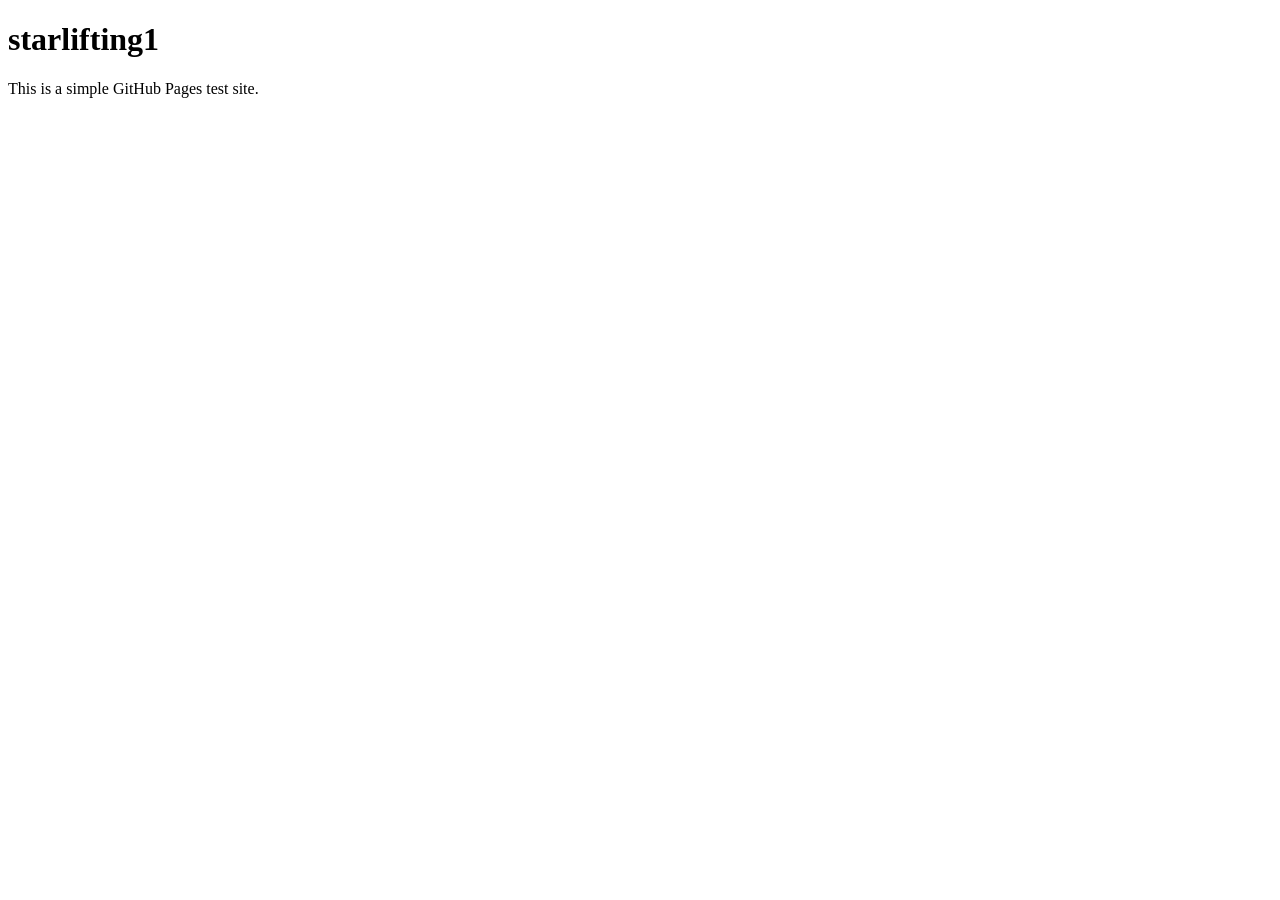
==== index.html @ 1842823c "Create index.html" ====
<!doctype html>
<html lang="en">
<head>
  <meta charset="utf-8">
  <meta name="viewport" content="width=device-width, initial-scale=1">
  <title>starlifting1</title>
</head>
<body>
  <h1>starlifting1</h1>
  <p>This is a simple GitHub Pages test site.</p>
</body>
</html>
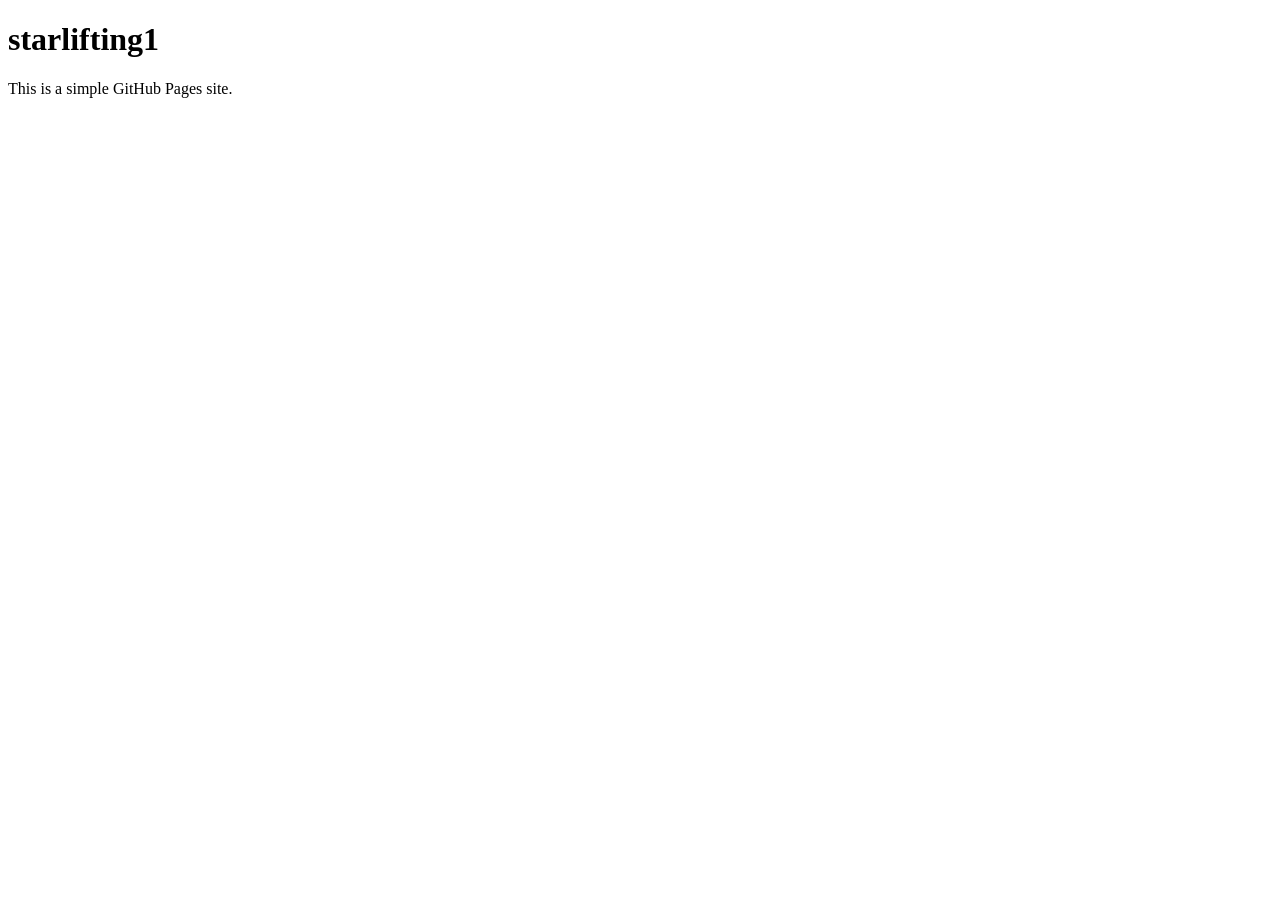
==== commit 6037accb: "Update paragraph text in index.html" ====
--- a/index.html
+++ b/index.html
@@ -7,6 +7,6 @@
 </head>
 <body>
   <h1>starlifting1</h1>
-  <p>This is a simple GitHub Pages test site.</p>
+  <p>This is a simple GitHub Pages site.</p>
 </body>
 </html>
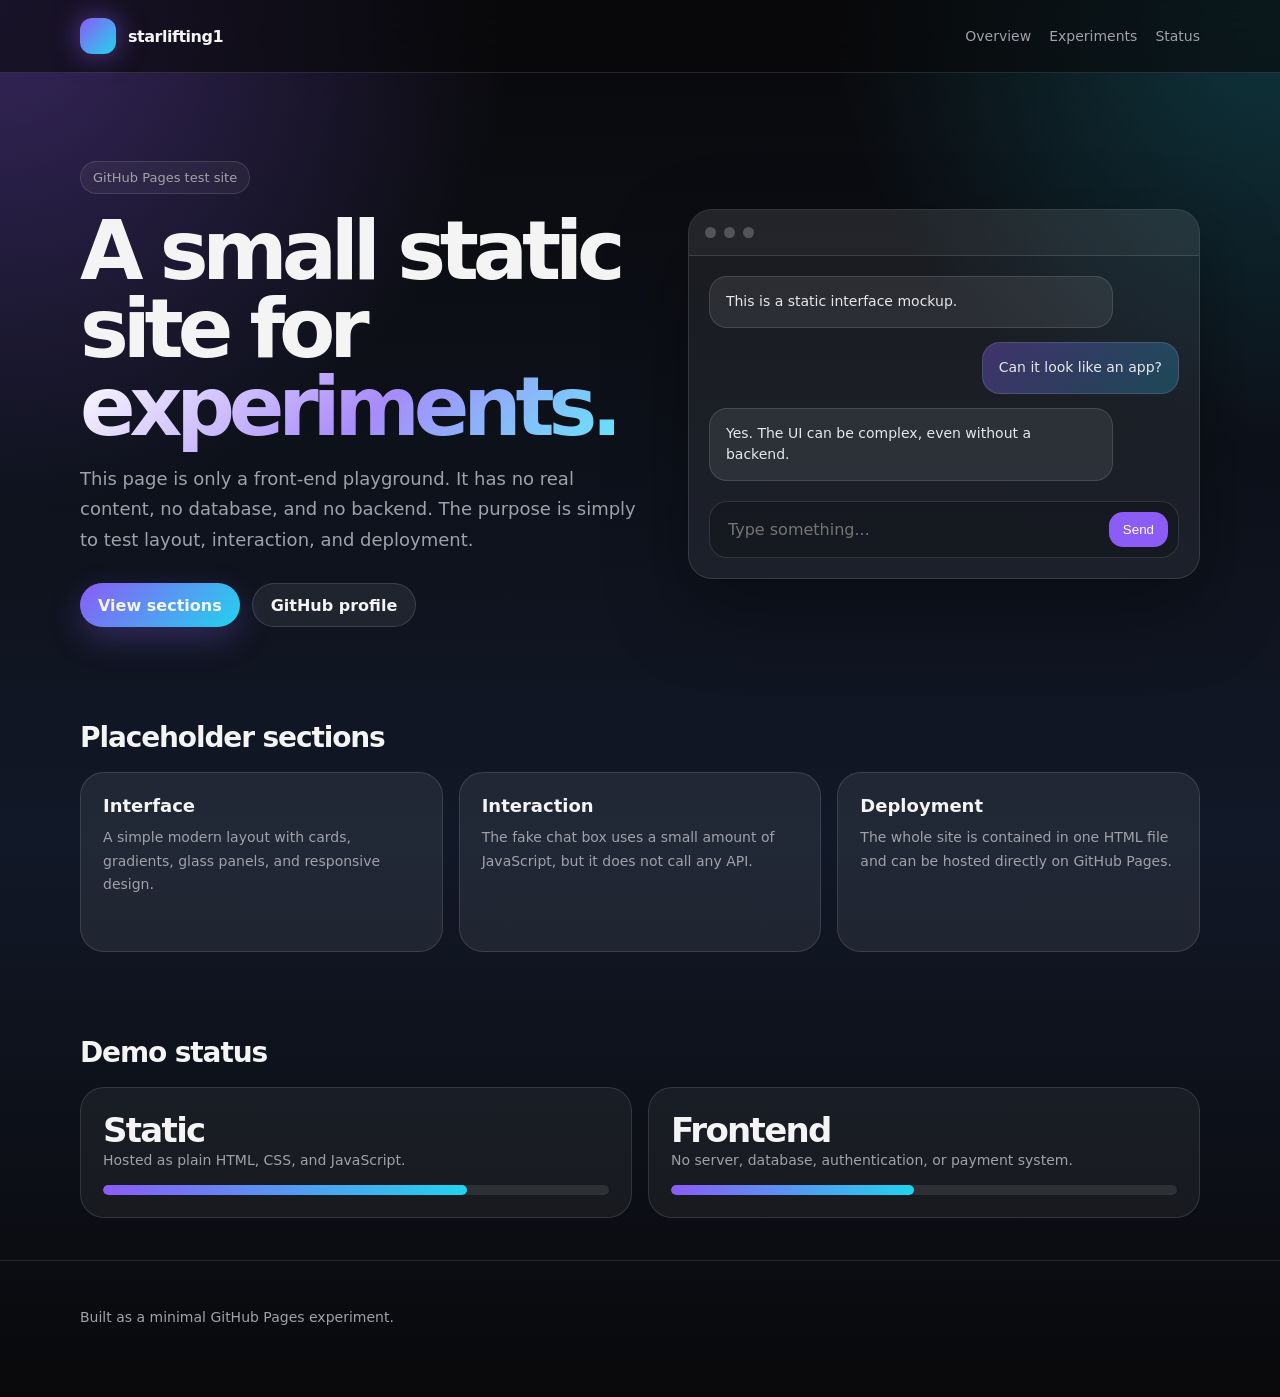
==== commit 6b6d81c5: "Update index.html" ====
--- a/index.html
+++ b/index.html
@@ -4,9 +4,484 @@
   <meta charset="utf-8">
   <meta name="viewport" content="width=device-width, initial-scale=1">
   <title>starlifting1</title>
+
+  <style>
+    :root {
+      --bg: #09090b;
+      --panel: rgba(255, 255, 255, 0.07);
+      --panel-strong: rgba(255, 255, 255, 0.12);
+      --text: #f4f4f5;
+      --muted: #a1a1aa;
+      --line: rgba(255, 255, 255, 0.12);
+      --accent: #8b5cf6;
+      --accent-2: #22d3ee;
+      --good: #34d399;
+      --warning: #fbbf24;
+      --radius: 24px;
+    }
+
+    * {
+      box-sizing: border-box;
+    }
+
+    html {
+      scroll-behavior: smooth;
+    }
+
+    body {
+      margin: 0;
+      min-height: 100vh;
+      font-family: Inter, ui-sans-serif, system-ui, -apple-system, BlinkMacSystemFont, "Segoe UI", sans-serif;
+      color: var(--text);
+      background:
+        radial-gradient(circle at top left, rgba(139, 92, 246, 0.35), transparent 32rem),
+        radial-gradient(circle at top right, rgba(34, 211, 238, 0.22), transparent 28rem),
+        linear-gradient(180deg, #09090b 0%, #111827 60%, #09090b 100%);
+    }
+
+    a {
+      color: inherit;
+      text-decoration: none;
+    }
+
+    .page {
+      width: min(1120px, calc(100% - 32px));
+      margin: 0 auto;
+    }
+
+    header {
+      position: sticky;
+      top: 0;
+      z-index: 10;
+      backdrop-filter: blur(18px);
+      background: rgba(9, 9, 11, 0.62);
+      border-bottom: 1px solid var(--line);
+    }
+
+    .nav {
+      height: 72px;
+      display: flex;
+      align-items: center;
+      justify-content: space-between;
+    }
+
+    .brand {
+      display: flex;
+      align-items: center;
+      gap: 12px;
+      font-weight: 700;
+      letter-spacing: -0.03em;
+    }
+
+    .logo {
+      width: 36px;
+      height: 36px;
+      border-radius: 12px;
+      background: linear-gradient(135deg, var(--accent), var(--accent-2));
+      box-shadow: 0 0 28px rgba(139, 92, 246, 0.55);
+    }
+
+    .nav-links {
+      display: flex;
+      align-items: center;
+      gap: 18px;
+      color: var(--muted);
+      font-size: 14px;
+    }
+
+    .nav-links a:hover {
+      color: var(--text);
+    }
+
+    .hero {
+      padding: 88px 0 52px;
+      display: grid;
+      grid-template-columns: 1.05fr 0.95fr;
+      gap: 42px;
+      align-items: center;
+    }
+
+    .badge {
+      width: fit-content;
+      padding: 8px 12px;
+      border: 1px solid var(--line);
+      border-radius: 999px;
+      color: var(--muted);
+      background: rgba(255, 255, 255, 0.05);
+      font-size: 13px;
+    }
+
+    h1 {
+      margin: 18px 0;
+      max-width: 720px;
+      font-size: clamp(44px, 7vw, 82px);
+      line-height: 0.95;
+      letter-spacing: -0.075em;
+    }
+
+    .gradient-text {
+      background: linear-gradient(135deg, #ffffff, #a78bfa 55%, #67e8f9);
+      -webkit-background-clip: text;
+      background-clip: text;
+      color: transparent;
+    }
+
+    .lead {
+      max-width: 620px;
+      color: var(--muted);
+      font-size: 18px;
+      line-height: 1.7;
+    }
+
+    .actions {
+      display: flex;
+      flex-wrap: wrap;
+      gap: 12px;
+      margin-top: 28px;
+    }
+
+    .button {
+      display: inline-flex;
+      align-items: center;
+      justify-content: center;
+      min-height: 44px;
+      padding: 0 18px;
+      border-radius: 999px;
+      border: 1px solid var(--line);
+      background: var(--panel);
+      color: var(--text);
+      font-weight: 650;
+      cursor: pointer;
+      transition: 0.2s ease;
+    }
+
+    .button.primary {
+      border: 0;
+      background: linear-gradient(135deg, var(--accent), var(--accent-2));
+      box-shadow: 0 12px 32px rgba(139, 92, 246, 0.28);
+    }
+
+    .button:hover {
+      transform: translateY(-2px);
+      background: var(--panel-strong);
+    }
+
+    .mockup {
+      border: 1px solid var(--line);
+      border-radius: var(--radius);
+      background: rgba(255, 255, 255, 0.06);
+      box-shadow: 0 30px 80px rgba(0, 0, 0, 0.35);
+      overflow: hidden;
+    }
+
+    .mockup-top {
+      display: flex;
+      align-items: center;
+      gap: 8px;
+      height: 46px;
+      padding: 0 16px;
+      border-bottom: 1px solid var(--line);
+      background: rgba(255, 255, 255, 0.04);
+    }
+
+    .dot {
+      width: 11px;
+      height: 11px;
+      border-radius: 50%;
+      background: rgba(255, 255, 255, 0.22);
+    }
+
+    .mockup-body {
+      padding: 20px;
+    }
+
+    .chat {
+      display: grid;
+      gap: 14px;
+    }
+
+    .message {
+      max-width: 86%;
+      padding: 14px 16px;
+      border-radius: 18px;
+      color: #e5e7eb;
+      background: rgba(255, 255, 255, 0.08);
+      border: 1px solid var(--line);
+      font-size: 14px;
+      line-height: 1.55;
+    }
+
+    .message.user {
+      justify-self: end;
+      background: linear-gradient(135deg, rgba(139, 92, 246, 0.35), rgba(34, 211, 238, 0.22));
+    }
+
+    .input-row {
+      margin-top: 20px;
+      display: flex;
+      gap: 10px;
+      padding: 10px;
+      border: 1px solid var(--line);
+      border-radius: 18px;
+      background: rgba(0, 0, 0, 0.22);
+    }
+
+    .input-row input {
+      width: 100%;
+      border: 0;
+      outline: 0;
+      background: transparent;
+      color: var(--text);
+      font: inherit;
+      padding: 8px;
+    }
+
+    .input-row button {
+      border: 0;
+      border-radius: 14px;
+      padding: 0 14px;
+      color: white;
+      background: var(--accent);
+      cursor: pointer;
+    }
+
+    section {
+      padding: 42px 0;
+    }
+
+    .section-title {
+      margin: 0 0 18px;
+      font-size: 28px;
+      letter-spacing: -0.04em;
+    }
+
+    .grid {
+      display: grid;
+      grid-template-columns: repeat(3, 1fr);
+      gap: 16px;
+    }
+
+    .card {
+      min-height: 180px;
+      padding: 22px;
+      border: 1px solid var(--line);
+      border-radius: var(--radius);
+      background: var(--panel);
+      transition: 0.2s ease;
+    }
+
+    .card:hover {
+      transform: translateY(-4px);
+      background: var(--panel-strong);
+    }
+
+    .card h3 {
+      margin: 0 0 10px;
+      font-size: 18px;
+    }
+
+    .card p {
+      margin: 0;
+      color: var(--muted);
+      line-height: 1.65;
+      font-size: 14px;
+    }
+
+    .status {
+      display: grid;
+      grid-template-columns: 1fr 1fr;
+      gap: 16px;
+      margin-top: 16px;
+    }
+
+    .metric {
+      padding: 22px;
+      border: 1px solid var(--line);
+      border-radius: var(--radius);
+      background: rgba(255, 255, 255, 0.05);
+    }
+
+    .metric strong {
+      display: block;
+      font-size: 34px;
+      letter-spacing: -0.05em;
+    }
+
+    .metric span {
+      color: var(--muted);
+      font-size: 14px;
+    }
+
+    .bar {
+      height: 10px;
+      margin-top: 16px;
+      overflow: hidden;
+      border-radius: 999px;
+      background: rgba(255, 255, 255, 0.09);
+    }
+
+    .bar div {
+      height: 100%;
+      width: 72%;
+      border-radius: inherit;
+      background: linear-gradient(90deg, var(--accent), var(--accent-2));
+    }
+
+    footer {
+      padding: 48px 0 72px;
+      color: var(--muted);
+      border-top: 1px solid var(--line);
+      font-size: 14px;
+    }
+
+    @media (max-width: 820px) {
+      .hero {
+        grid-template-columns: 1fr;
+        padding-top: 56px;
+      }
+
+      .grid,
+      .status {
+        grid-template-columns: 1fr;
+      }
+
+      .nav-links {
+        display: none;
+      }
+    }
+  </style>
 </head>
+
 <body>
-  <h1>starlifting1</h1>
-  <p>This is a simple GitHub Pages site.</p>
+  <header>
+    <div class="page nav">
+      <a class="brand" href="#">
+        <span class="logo"></span>
+        <span>starlifting1</span>
+      </a>
+
+      <nav class="nav-links">
+        <a href="#overview">Overview</a>
+        <a href="#experiments">Experiments</a>
+        <a href="#status">Status</a>
+      </nav>
+    </div>
+  </header>
+
+  <main class="page">
+    <section class="hero" id="overview">
+      <div>
+        <div class="badge">GitHub Pages test site</div>
+        <h1>A small static site for <span class="gradient-text">experiments.</span></h1>
+        <p class="lead">
+          This page is only a front-end playground. It has no real content, no database,
+          and no backend. The purpose is simply to test layout, interaction, and deployment.
+        </p>
+
+        <div class="actions">
+          <a class="button primary" href="#experiments">View sections</a>
+          <a class="button" href="https://github.com/starlifting1">GitHub profile</a>
+        </div>
+      </div>
+
+      <div class="mockup">
+        <div class="mockup-top">
+          <span class="dot"></span>
+          <span class="dot"></span>
+          <span class="dot"></span>
+        </div>
+
+        <div class="mockup-body">
+          <div class="chat" id="chat">
+            <div class="message">This is a static interface mockup.</div>
+            <div class="message user">Can it look like an app?</div>
+            <div class="message">Yes. The UI can be complex, even without a backend.</div>
+          </div>
+
+          <div class="input-row">
+            <input id="fakeInput" placeholder="Type something..." />
+            <button id="fakeSend">Send</button>
+          </div>
+        </div>
+      </div>
+    </section>
+
+    <section id="experiments">
+      <h2 class="section-title">Placeholder sections</h2>
+
+      <div class="grid">
+        <article class="card">
+          <h3>Interface</h3>
+          <p>A simple modern layout with cards, gradients, glass panels, and responsive design.</p>
+        </article>
+
+        <article class="card">
+          <h3>Interaction</h3>
+          <p>The fake chat box uses a small amount of JavaScript, but it does not call any API.</p>
+        </article>
+
+        <article class="card">
+          <h3>Deployment</h3>
+          <p>The whole site is contained in one HTML file and can be hosted directly on GitHub Pages.</p>
+        </article>
+      </div>
+    </section>
+
+    <section id="status">
+      <h2 class="section-title">Demo status</h2>
+
+      <div class="status">
+        <div class="metric">
+          <strong>Static</strong>
+          <span>Hosted as plain HTML, CSS, and JavaScript.</span>
+          <div class="bar"><div></div></div>
+        </div>
+
+        <div class="metric">
+          <strong>Frontend</strong>
+          <span>No server, database, authentication, or payment system.</span>
+          <div class="bar"><div style="width: 48%;"></div></div>
+        </div>
+      </div>
+    </section>
+  </main>
+
+  <footer>
+    <div class="page">
+      Built as a minimal GitHub Pages experiment.
+    </div>
+  </footer>
+
+  <script>
+    const input = document.querySelector("#fakeInput");
+    const button = document.querySelector("#fakeSend");
+    const chat = document.querySelector("#chat");
+
+    function addMessage() {
+      const text = input.value.trim();
+      if (!text) return;
+
+      const userMessage = document.createElement("div");
+      userMessage.className = "message user";
+      userMessage.textContent = text;
+      chat.appendChild(userMessage);
+
+      const reply = document.createElement("div");
+      reply.className = "message";
+      reply.textContent = "This is only a local UI demo. No API request was sent.";
+      chat.appendChild(reply);
+
+      input.value = "";
+      chat.scrollIntoView({ behavior: "smooth", block: "nearest" });
+    }
+
+    button.addEventListener("click", addMessage);
+
+    input.addEventListener("keydown", function (event) {
+      if (event.key === "Enter") {
+        addMessage();
+      }
+    });
+  </script>
 </body>
 </html>
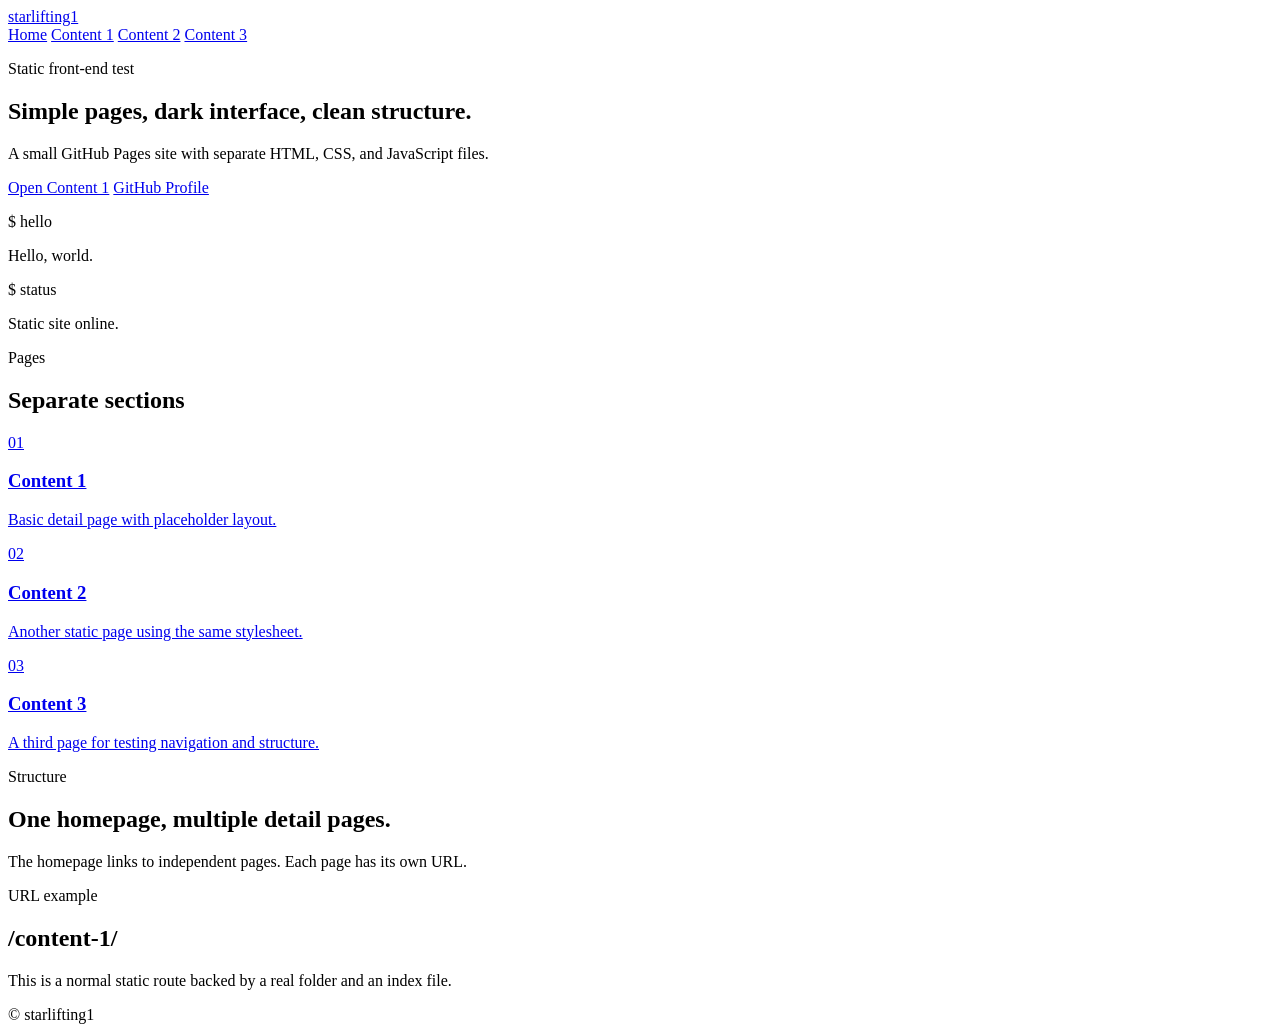
==== commit d8cb485b: "Update index.html" ====
--- a/index.html
+++ b/index.html
@@ -4,484 +4,109 @@
   <meta charset="utf-8">
   <meta name="viewport" content="width=device-width, initial-scale=1">
   <title>starlifting1</title>
-
-  <style>
-    :root {
-      --bg: #09090b;
-      --panel: rgba(255, 255, 255, 0.07);
-      --panel-strong: rgba(255, 255, 255, 0.12);
-      --text: #f4f4f5;
-      --muted: #a1a1aa;
-      --line: rgba(255, 255, 255, 0.12);
-      --accent: #8b5cf6;
-      --accent-2: #22d3ee;
-      --good: #34d399;
-      --warning: #fbbf24;
-      --radius: 24px;
-    }
-
-    * {
-      box-sizing: border-box;
-    }
-
-    html {
-      scroll-behavior: smooth;
-    }
-
-    body {
-      margin: 0;
-      min-height: 100vh;
-      font-family: Inter, ui-sans-serif, system-ui, -apple-system, BlinkMacSystemFont, "Segoe UI", sans-serif;
-      color: var(--text);
-      background:
-        radial-gradient(circle at top left, rgba(139, 92, 246, 0.35), transparent 32rem),
-        radial-gradient(circle at top right, rgba(34, 211, 238, 0.22), transparent 28rem),
-        linear-gradient(180deg, #09090b 0%, #111827 60%, #09090b 100%);
-    }
-
-    a {
-      color: inherit;
-      text-decoration: none;
-    }
-
-    .page {
-      width: min(1120px, calc(100% - 32px));
-      margin: 0 auto;
-    }
-
-    header {
-      position: sticky;
-      top: 0;
-      z-index: 10;
-      backdrop-filter: blur(18px);
-      background: rgba(9, 9, 11, 0.62);
-      border-bottom: 1px solid var(--line);
-    }
-
-    .nav {
-      height: 72px;
-      display: flex;
-      align-items: center;
-      justify-content: space-between;
-    }
-
-    .brand {
-      display: flex;
-      align-items: center;
-      gap: 12px;
-      font-weight: 700;
-      letter-spacing: -0.03em;
-    }
-
-    .logo {
-      width: 36px;
-      height: 36px;
-      border-radius: 12px;
-      background: linear-gradient(135deg, var(--accent), var(--accent-2));
-      box-shadow: 0 0 28px rgba(139, 92, 246, 0.55);
-    }
-
-    .nav-links {
-      display: flex;
-      align-items: center;
-      gap: 18px;
-      color: var(--muted);
-      font-size: 14px;
-    }
-
-    .nav-links a:hover {
-      color: var(--text);
-    }
-
-    .hero {
-      padding: 88px 0 52px;
-      display: grid;
-      grid-template-columns: 1.05fr 0.95fr;
-      gap: 42px;
-      align-items: center;
-    }
-
-    .badge {
-      width: fit-content;
-      padding: 8px 12px;
-      border: 1px solid var(--line);
-      border-radius: 999px;
-      color: var(--muted);
-      background: rgba(255, 255, 255, 0.05);
-      font-size: 13px;
-    }
-
-    h1 {
-      margin: 18px 0;
-      max-width: 720px;
-      font-size: clamp(44px, 7vw, 82px);
-      line-height: 0.95;
-      letter-spacing: -0.075em;
-    }
-
-    .gradient-text {
-      background: linear-gradient(135deg, #ffffff, #a78bfa 55%, #67e8f9);
-      -webkit-background-clip: text;
-      background-clip: text;
-      color: transparent;
-    }
-
-    .lead {
-      max-width: 620px;
-      color: var(--muted);
-      font-size: 18px;
-      line-height: 1.7;
-    }
-
-    .actions {
-      display: flex;
-      flex-wrap: wrap;
-      gap: 12px;
-      margin-top: 28px;
-    }
-
-    .button {
-      display: inline-flex;
-      align-items: center;
-      justify-content: center;
-      min-height: 44px;
-      padding: 0 18px;
-      border-radius: 999px;
-      border: 1px solid var(--line);
-      background: var(--panel);
-      color: var(--text);
-      font-weight: 650;
-      cursor: pointer;
-      transition: 0.2s ease;
-    }
-
-    .button.primary {
-      border: 0;
-      background: linear-gradient(135deg, var(--accent), var(--accent-2));
-      box-shadow: 0 12px 32px rgba(139, 92, 246, 0.28);
-    }
-
-    .button:hover {
-      transform: translateY(-2px);
-      background: var(--panel-strong);
-    }
-
-    .mockup {
-      border: 1px solid var(--line);
-      border-radius: var(--radius);
-      background: rgba(255, 255, 255, 0.06);
-      box-shadow: 0 30px 80px rgba(0, 0, 0, 0.35);
-      overflow: hidden;
-    }
-
-    .mockup-top {
-      display: flex;
-      align-items: center;
-      gap: 8px;
-      height: 46px;
-      padding: 0 16px;
-      border-bottom: 1px solid var(--line);
-      background: rgba(255, 255, 255, 0.04);
-    }
-
-    .dot {
-      width: 11px;
-      height: 11px;
-      border-radius: 50%;
-      background: rgba(255, 255, 255, 0.22);
-    }
-
-    .mockup-body {
-      padding: 20px;
-    }
-
-    .chat {
-      display: grid;
-      gap: 14px;
-    }
-
-    .message {
-      max-width: 86%;
-      padding: 14px 16px;
-      border-radius: 18px;
-      color: #e5e7eb;
-      background: rgba(255, 255, 255, 0.08);
-      border: 1px solid var(--line);
-      font-size: 14px;
-      line-height: 1.55;
-    }
-
-    .message.user {
-      justify-self: end;
-      background: linear-gradient(135deg, rgba(139, 92, 246, 0.35), rgba(34, 211, 238, 0.22));
-    }
-
-    .input-row {
-      margin-top: 20px;
-      display: flex;
-      gap: 10px;
-      padding: 10px;
-      border: 1px solid var(--line);
-      border-radius: 18px;
-      background: rgba(0, 0, 0, 0.22);
-    }
-
-    .input-row input {
-      width: 100%;
-      border: 0;
-      outline: 0;
-      background: transparent;
-      color: var(--text);
-      font: inherit;
-      padding: 8px;
-    }
-
-    .input-row button {
-      border: 0;
-      border-radius: 14px;
-      padding: 0 14px;
-      color: white;
-      background: var(--accent);
-      cursor: pointer;
-    }
-
-    section {
-      padding: 42px 0;
-    }
-
-    .section-title {
-      margin: 0 0 18px;
-      font-size: 28px;
-      letter-spacing: -0.04em;
-    }
-
-    .grid {
-      display: grid;
-      grid-template-columns: repeat(3, 1fr);
-      gap: 16px;
-    }
-
-    .card {
-      min-height: 180px;
-      padding: 22px;
-      border: 1px solid var(--line);
-      border-radius: var(--radius);
-      background: var(--panel);
-      transition: 0.2s ease;
-    }
-
-    .card:hover {
-      transform: translateY(-4px);
-      background: var(--panel-strong);
-    }
-
-    .card h3 {
-      margin: 0 0 10px;
-      font-size: 18px;
-    }
-
-    .card p {
-      margin: 0;
-      color: var(--muted);
-      line-height: 1.65;
-      font-size: 14px;
-    }
-
-    .status {
-      display: grid;
-      grid-template-columns: 1fr 1fr;
-      gap: 16px;
-      margin-top: 16px;
-    }
-
-    .metric {
-      padding: 22px;
-      border: 1px solid var(--line);
-      border-radius: var(--radius);
-      background: rgba(255, 255, 255, 0.05);
-    }
-
-    .metric strong {
-      display: block;
-      font-size: 34px;
-      letter-spacing: -0.05em;
-    }
-
-    .metric span {
-      color: var(--muted);
-      font-size: 14px;
-    }
-
-    .bar {
-      height: 10px;
-      margin-top: 16px;
-      overflow: hidden;
-      border-radius: 999px;
-      background: rgba(255, 255, 255, 0.09);
-    }
-
-    .bar div {
-      height: 100%;
-      width: 72%;
-      border-radius: inherit;
-      background: linear-gradient(90deg, var(--accent), var(--accent-2));
-    }
-
-    footer {
-      padding: 48px 0 72px;
-      color: var(--muted);
-      border-top: 1px solid var(--line);
-      font-size: 14px;
-    }
-
-    @media (max-width: 820px) {
-      .hero {
-        grid-template-columns: 1fr;
-        padding-top: 56px;
-      }
-
-      .grid,
-      .status {
-        grid-template-columns: 1fr;
-      }
-
-      .nav-links {
-        display: none;
-      }
-    }
-  </style>
+  <link rel="stylesheet" href="style.css">
 </head>
 
 <body>
-  <header>
-    <div class="page nav">
-      <a class="brand" href="#">
-        <span class="logo"></span>
+  <header class="site-header">
+    <div class="container nav">
+      <a class="brand" href="/">
+        <span class="brand-mark"></span>
         <span>starlifting1</span>
       </a>
 
       <nav class="nav-links">
-        <a href="#overview">Overview</a>
-        <a href="#experiments">Experiments</a>
-        <a href="#status">Status</a>
+        <a href="/">Home</a>
+        <a href="/content-1/">Content 1</a>
+        <a href="/content-2/">Content 2</a>
+        <a href="/content-3/">Content 3</a>
       </nav>
     </div>
   </header>
 
-  <main class="page">
-    <section class="hero" id="overview">
-      <div>
-        <div class="badge">GitHub Pages test site</div>
-        <h1>A small static site for <span class="gradient-text">experiments.</span></h1>
+  <main class="container">
+    <section class="hero">
+      <div class="hero-copy">
+        <p class="eyebrow">Static front-end test</p>
+        <h1>Simple pages, dark interface, clean structure.</h1>
         <p class="lead">
-          This page is only a front-end playground. It has no real content, no database,
-          and no backend. The purpose is simply to test layout, interaction, and deployment.
+          A small GitHub Pages site with separate HTML, CSS, and JavaScript files.
         </p>
 
         <div class="actions">
-          <a class="button primary" href="#experiments">View sections</a>
-          <a class="button" href="https://github.com/starlifting1">GitHub profile</a>
+          <a class="button primary" href="/content-1/">Open Content 1</a>
+          <a class="button" href="https://github.com/starlifting1">GitHub Profile</a>
         </div>
       </div>
 
-      <div class="mockup">
-        <div class="mockup-top">
-          <span class="dot"></span>
-          <span class="dot"></span>
-          <span class="dot"></span>
+      <aside class="panel terminal-panel">
+        <div class="window-bar">
+          <span></span>
+          <span></span>
+          <span></span>
         </div>
 
-        <div class="mockup-body">
-          <div class="chat" id="chat">
-            <div class="message">This is a static interface mockup.</div>
-            <div class="message user">Can it look like an app?</div>
-            <div class="message">Yes. The UI can be complex, even without a backend.</div>
-          </div>
+        <div class="terminal">
+          <p><span class="muted">$</span> hello</p>
+          <p>Hello, world.</p>
+          <p><span class="muted">$</span> status</p>
+          <p>Static site online.</p>
+        </div>
+      </aside>
+    </section>
 
-          <div class="input-row">
-            <input id="fakeInput" placeholder="Type something..." />
-            <button id="fakeSend">Send</button>
-          </div>
-        </div>
+    <section class="section">
+      <div class="section-heading">
+        <p class="eyebrow">Pages</p>
+        <h2>Separate sections</h2>
+      </div>
+
+      <div class="card-grid">
+        <a class="card" href="/content-1/">
+          <span class="card-number">01</span>
+          <h3>Content 1</h3>
+          <p>Basic detail page with placeholder layout.</p>
+        </a>
+
+        <a class="card" href="/content-2/">
+          <span class="card-number">02</span>
+          <h3>Content 2</h3>
+          <p>Another static page using the same stylesheet.</p>
+        </a>
+
+        <a class="card" href="/content-3/">
+          <span class="card-number">03</span>
+          <h3>Content 3</h3>
+          <p>A third page for testing navigation and structure.</p>
+        </a>
       </div>
     </section>
 
-    <section id="experiments">
-      <h2 class="section-title">Placeholder sections</h2>
+    <section class="section split">
+      <div class="panel">
+        <p class="eyebrow">Structure</p>
+        <h2>One homepage, multiple detail pages.</h2>
+        <p>
+          The homepage links to independent pages. Each page has its own URL.
+        </p>
+      </div>
 
-      <div class="grid">
-        <article class="card">
-          <h3>Interface</h3>
-          <p>A simple modern layout with cards, gradients, glass panels, and responsive design.</p>
-        </article>
-
-        <article class="card">
-          <h3>Interaction</h3>
-          <p>The fake chat box uses a small amount of JavaScript, but it does not call any API.</p>
-        </article>
-
-        <article class="card">
-          <h3>Deployment</h3>
-          <p>The whole site is contained in one HTML file and can be hosted directly on GitHub Pages.</p>
-        </article>
-      </div>
-    </section>
-
-    <section id="status">
-      <h2 class="section-title">Demo status</h2>
-
-      <div class="status">
-        <div class="metric">
-          <strong>Static</strong>
-          <span>Hosted as plain HTML, CSS, and JavaScript.</span>
-          <div class="bar"><div></div></div>
-        </div>
-
-        <div class="metric">
-          <strong>Frontend</strong>
-          <span>No server, database, authentication, or payment system.</span>
-          <div class="bar"><div style="width: 48%;"></div></div>
-        </div>
+      <div class="panel">
+        <p class="eyebrow">URL example</p>
+        <h2>/content-1/</h2>
+        <p>
+          This is a normal static route backed by a real folder and an index file.
+        </p>
       </div>
     </section>
   </main>
 
-  <footer>
-    <div class="page">
-      Built as a minimal GitHub Pages experiment.
+  <footer class="site-footer">
+    <div class="container">
+      <span>© <span id="year"></span> starlifting1</span>
     </div>
   </footer>
 
-  <script>
-    const input = document.querySelector("#fakeInput");
-    const button = document.querySelector("#fakeSend");
-    const chat = document.querySelector("#chat");
-
-    function addMessage() {
-      const text = input.value.trim();
-      if (!text) return;
-
-      const userMessage = document.createElement("div");
-      userMessage.className = "message user";
-      userMessage.textContent = text;
-      chat.appendChild(userMessage);
-
-      const reply = document.createElement("div");
-      reply.className = "message";
-      reply.textContent = "This is only a local UI demo. No API request was sent.";
-      chat.appendChild(reply);
-
-      input.value = "";
-      chat.scrollIntoView({ behavior: "smooth", block: "nearest" });
-    }
-
-    button.addEventListener("click", addMessage);
-
-    input.addEventListener("keydown", function (event) {
-      if (event.key === "Enter") {
-        addMessage();
-      }
-    });
-  </script>
+  <script src="main.js"></script>
 </body>
 </html>
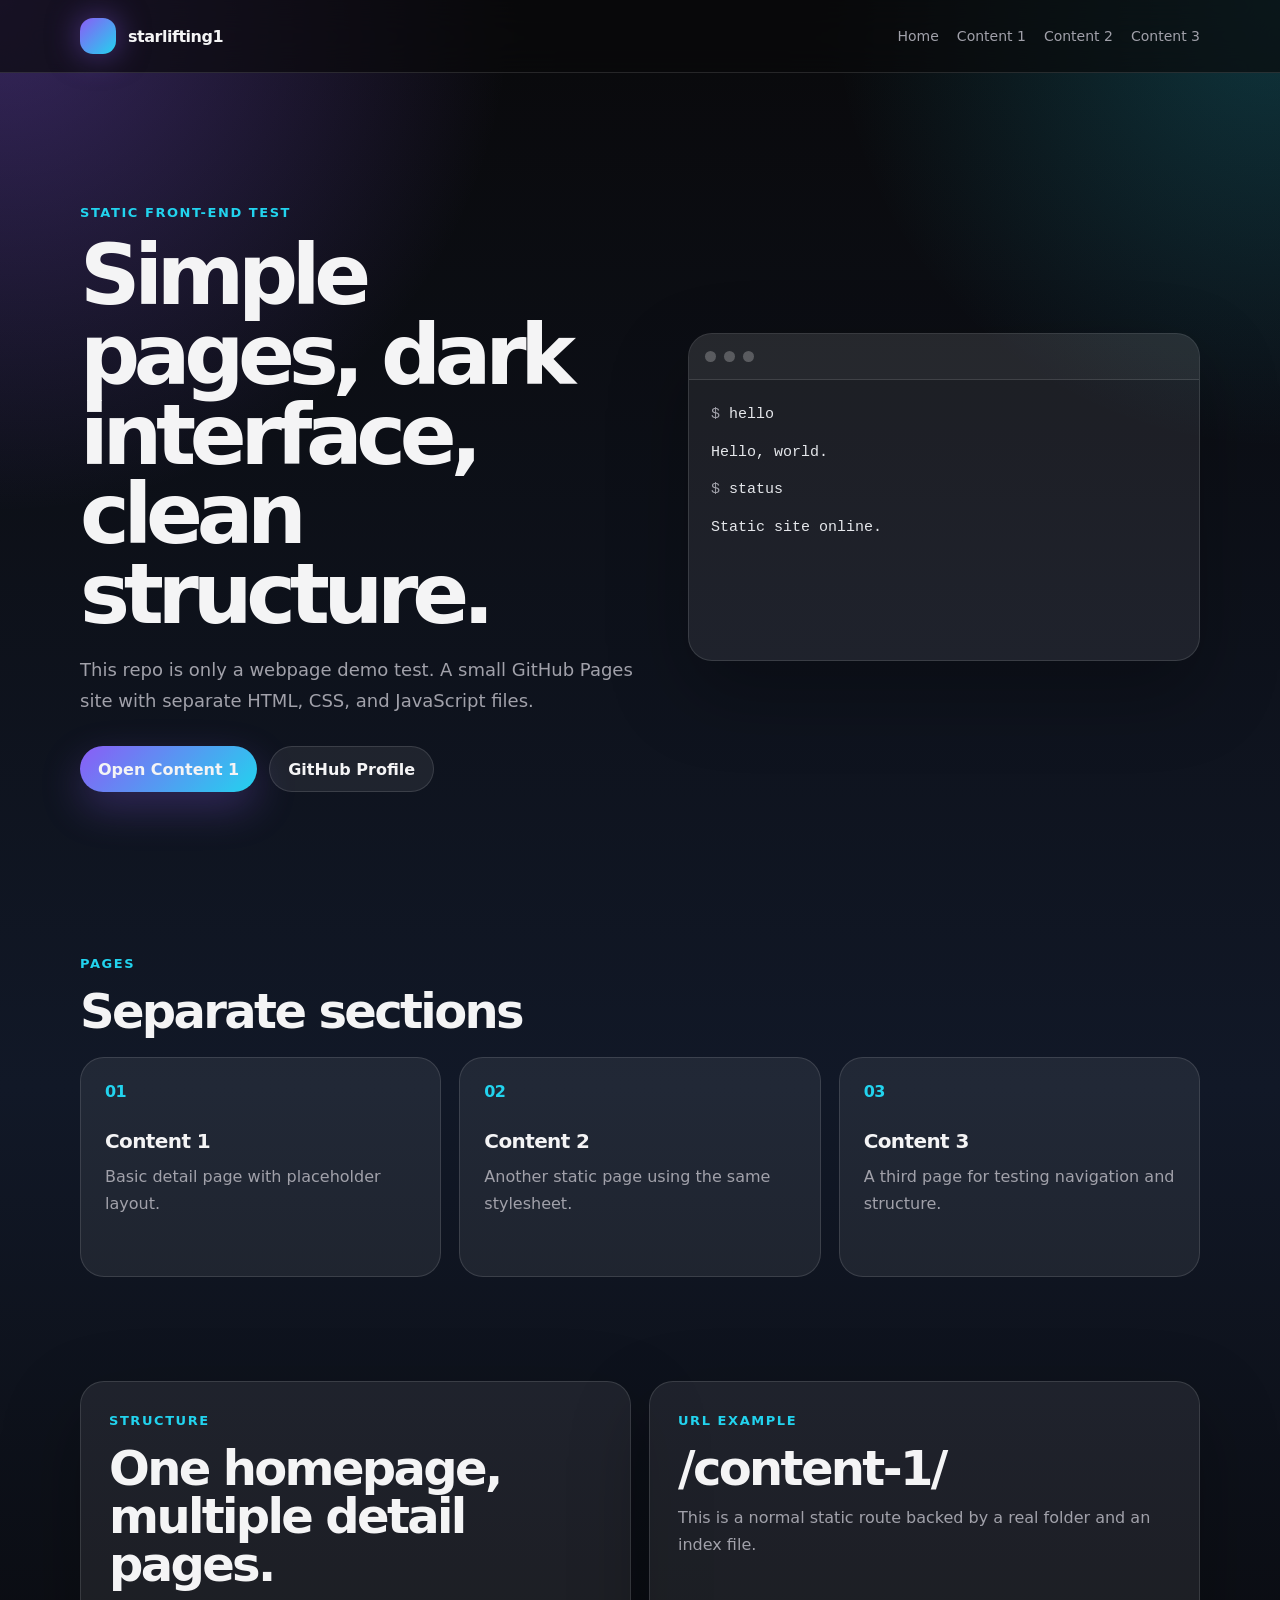
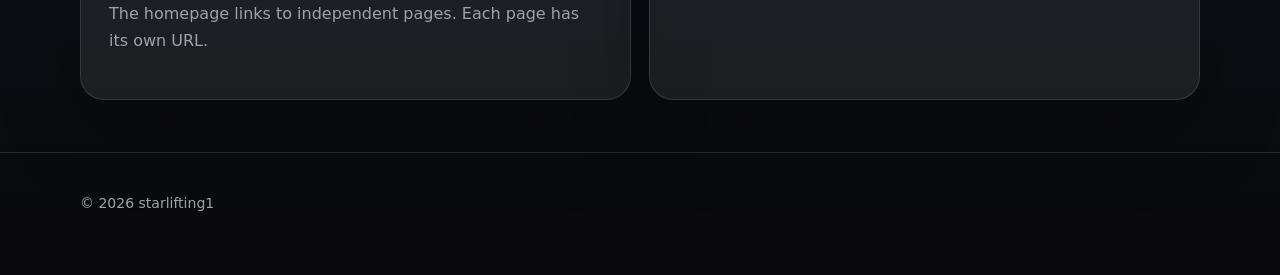
==== commit 0f598711: "Update index.html" ====
--- a/index.html
+++ b/index.html
@@ -30,6 +30,8 @@
         <p class="eyebrow">Static front-end test</p>
         <h1>Simple pages, dark interface, clean structure.</h1>
         <p class="lead">
+          This repo is only a webpage demo test.
+          
           A small GitHub Pages site with separate HTML, CSS, and JavaScript files.
         </p>
 
--- a/style.css
+++ b/style.css
@@ -0,0 +1,342 @@
+:root {
+  --bg: #09090b;
+  --bg-soft: #111827;
+  --panel: rgba(255, 255, 255, 0.07);
+  --panel-strong: rgba(255, 255, 255, 0.12);
+  --line: rgba(255, 255, 255, 0.12);
+  --text: #f4f4f5;
+  --muted: #a1a1aa;
+  --accent: #8b5cf6;
+  --accent-2: #22d3ee;
+  --radius: 24px;
+}
+
+* {
+  box-sizing: border-box;
+}
+
+html {
+  scroll-behavior: smooth;
+}
+
+body {
+  margin: 0;
+  min-height: 100vh;
+  font-family: Inter, ui-sans-serif, system-ui, -apple-system, BlinkMacSystemFont, "Segoe UI", sans-serif;
+  color: var(--text);
+  background:
+    radial-gradient(circle at top left, rgba(139, 92, 246, 0.35), transparent 32rem),
+    radial-gradient(circle at top right, rgba(34, 211, 238, 0.22), transparent 28rem),
+    linear-gradient(180deg, var(--bg) 0%, var(--bg-soft) 58%, var(--bg) 100%);
+}
+
+a {
+  color: inherit;
+  text-decoration: none;
+}
+
+.container {
+  width: min(1120px, calc(100% - 32px));
+  margin: 0 auto;
+}
+
+.site-header {
+  position: sticky;
+  top: 0;
+  z-index: 20;
+  border-bottom: 1px solid var(--line);
+  background: rgba(9, 9, 11, 0.68);
+  backdrop-filter: blur(18px);
+}
+
+.nav {
+  height: 72px;
+  display: flex;
+  align-items: center;
+  justify-content: space-between;
+}
+
+.brand {
+  display: inline-flex;
+  align-items: center;
+  gap: 12px;
+  font-weight: 750;
+  letter-spacing: -0.03em;
+}
+
+.brand-mark {
+  width: 36px;
+  height: 36px;
+  border-radius: 13px;
+  background: linear-gradient(135deg, var(--accent), var(--accent-2));
+  box-shadow: 0 0 32px rgba(139, 92, 246, 0.5);
+}
+
+.nav-links {
+  display: flex;
+  align-items: center;
+  gap: 18px;
+  color: var(--muted);
+  font-size: 14px;
+}
+
+.nav-links a:hover,
+.nav-links a.active {
+  color: var(--text);
+}
+
+.hero {
+  min-height: calc(100vh - 72px);
+  padding: 76px 0 56px;
+  display: grid;
+  grid-template-columns: 1.05fr 0.95fr;
+  gap: 42px;
+  align-items: center;
+}
+
+.eyebrow {
+  margin: 0 0 12px;
+  color: var(--accent-2);
+  font-size: 13px;
+  font-weight: 700;
+  letter-spacing: 0.12em;
+  text-transform: uppercase;
+}
+
+h1,
+h2,
+h3,
+p {
+  margin-top: 0;
+}
+
+h1 {
+  max-width: 760px;
+  margin-bottom: 20px;
+  font-size: clamp(44px, 7vw, 84px);
+  line-height: 0.95;
+  letter-spacing: -0.075em;
+}
+
+h2 {
+  margin-bottom: 12px;
+  font-size: clamp(30px, 4vw, 48px);
+  line-height: 1;
+  letter-spacing: -0.055em;
+}
+
+h3 {
+  margin-bottom: 10px;
+  font-size: 20px;
+  letter-spacing: -0.03em;
+}
+
+.lead {
+  max-width: 620px;
+  color: var(--muted);
+  font-size: 18px;
+  line-height: 1.7;
+}
+
+p {
+  color: var(--muted);
+  line-height: 1.7;
+}
+
+.actions {
+  display: flex;
+  flex-wrap: wrap;
+  gap: 12px;
+  margin-top: 30px;
+}
+
+.button {
+  display: inline-flex;
+  align-items: center;
+  justify-content: center;
+  min-height: 46px;
+  padding: 0 18px;
+  border: 1px solid var(--line);
+  border-radius: 999px;
+  background: var(--panel);
+  color: var(--text);
+  font-weight: 700;
+  transition: 0.2s ease;
+}
+
+.button.primary {
+  border: 0;
+  background: linear-gradient(135deg, var(--accent), var(--accent-2));
+  box-shadow: 0 16px 40px rgba(139, 92, 246, 0.28);
+}
+
+.button:hover,
+.card:hover {
+  transform: translateY(-3px);
+  background: var(--panel-strong);
+}
+
+.panel {
+  border: 1px solid var(--line);
+  border-radius: var(--radius);
+  background: var(--panel);
+  box-shadow: 0 30px 80px rgba(0, 0, 0, 0.28);
+}
+
+.terminal-panel {
+  overflow: hidden;
+}
+
+.window-bar {
+  height: 46px;
+  display: flex;
+  align-items: center;
+  gap: 8px;
+  padding: 0 16px;
+  border-bottom: 1px solid var(--line);
+  background: rgba(255, 255, 255, 0.04);
+}
+
+.window-bar span {
+  width: 11px;
+  height: 11px;
+  border-radius: 50%;
+  background: rgba(255, 255, 255, 0.24);
+}
+
+.terminal {
+  min-height: 280px;
+  padding: 22px;
+  font-family: ui-monospace, SFMono-Regular, Menlo, Monaco, Consolas, "Liberation Mono", monospace;
+  font-size: 15px;
+}
+
+.terminal p {
+  margin-bottom: 12px;
+  color: #e5e7eb;
+}
+
+.muted {
+  color: var(--muted);
+}
+
+.section {
+  padding: 52px 0;
+}
+
+.section-heading {
+  margin-bottom: 22px;
+}
+
+.card-grid {
+  display: grid;
+  grid-template-columns: repeat(3, 1fr);
+  gap: 18px;
+}
+
+.card {
+  min-height: 220px;
+  padding: 24px;
+  border: 1px solid var(--line);
+  border-radius: var(--radius);
+  background: var(--panel);
+  transition: 0.2s ease;
+}
+
+.card-number {
+  display: inline-flex;
+  margin-bottom: 28px;
+  color: var(--accent-2);
+  font-weight: 800;
+  letter-spacing: -0.04em;
+}
+
+.split {
+  display: grid;
+  grid-template-columns: 1fr 1fr;
+  gap: 18px;
+}
+
+.split .panel {
+  padding: 28px;
+}
+
+.page-hero {
+  padding: 82px 0 36px;
+}
+
+.breadcrumb {
+  margin-bottom: 22px;
+  color: var(--muted);
+  font-size: 14px;
+}
+
+.breadcrumb a {
+  color: var(--text);
+}
+
+.content-layout {
+  display: grid;
+  grid-template-columns: 0.8fr 1.2fr;
+  gap: 18px;
+  padding: 24px 0 72px;
+}
+
+.side-panel,
+.main-panel {
+  padding: 28px;
+}
+
+.list {
+  display: grid;
+  gap: 12px;
+  margin: 0;
+  padding: 0;
+  list-style: none;
+}
+
+.list li {
+  padding: 14px 16px;
+  border: 1px solid var(--line);
+  border-radius: 16px;
+  color: var(--muted);
+  background: rgba(255, 255, 255, 0.04);
+}
+
+.placeholder-block {
+  height: 120px;
+  margin-top: 18px;
+  border: 1px dashed var(--line);
+  border-radius: 18px;
+  background:
+    linear-gradient(90deg, transparent, rgba(255,255,255,0.05), transparent),
+    rgba(255,255,255,0.03);
+}
+
+.site-footer {
+  padding: 42px 0 64px;
+  border-top: 1px solid var(--line);
+  color: var(--muted);
+  font-size: 14px;
+}
+
+@media (max-width: 820px) {
+  .nav-links {
+    display: none;
+  }
+
+  .hero,
+  .split,
+  .content-layout {
+    grid-template-columns: 1fr;
+  }
+
+  .card-grid {
+    grid-template-columns: 1fr;
+  }
+
+  .hero {
+    min-height: auto;
+    padding-top: 56px;
+  }
+}
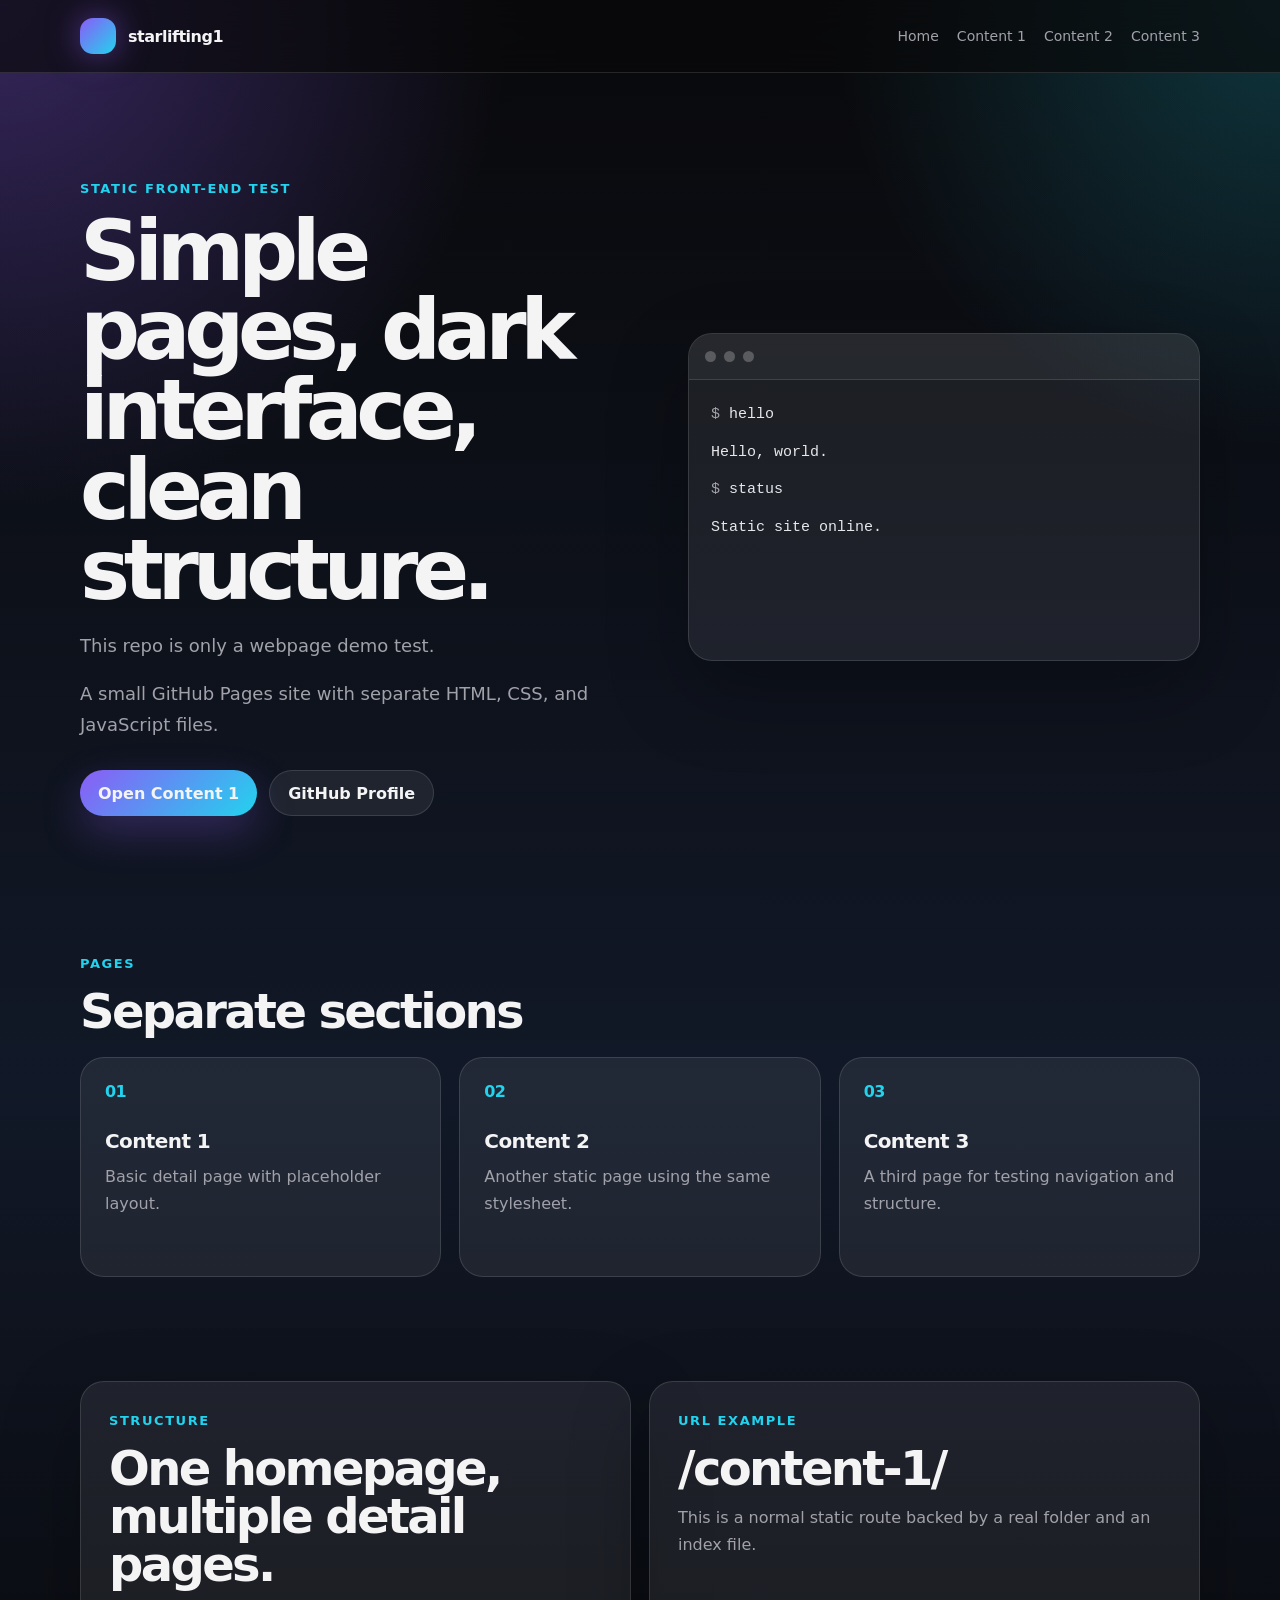
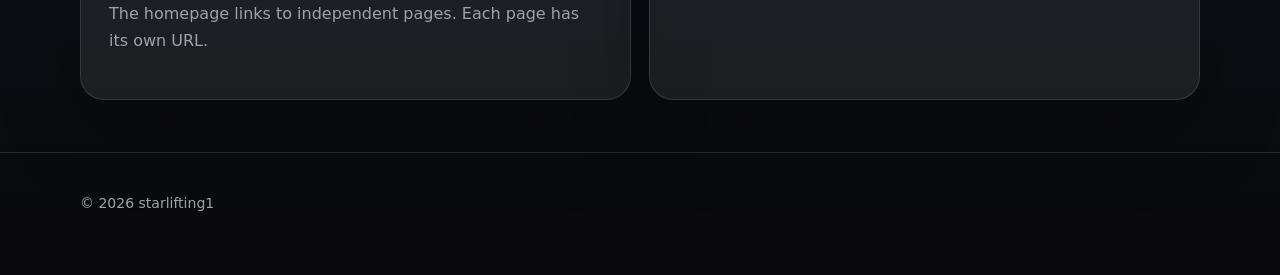
==== commit 538b83f0: "Update index.html" ====
--- a/index.html
+++ b/index.html
@@ -31,7 +31,8 @@
         <h1>Simple pages, dark interface, clean structure.</h1>
         <p class="lead">
           This repo is only a webpage demo test.
-          
+        </p>
+        <p class="lead">
           A small GitHub Pages site with separate HTML, CSS, and JavaScript files.
         </p>
 
